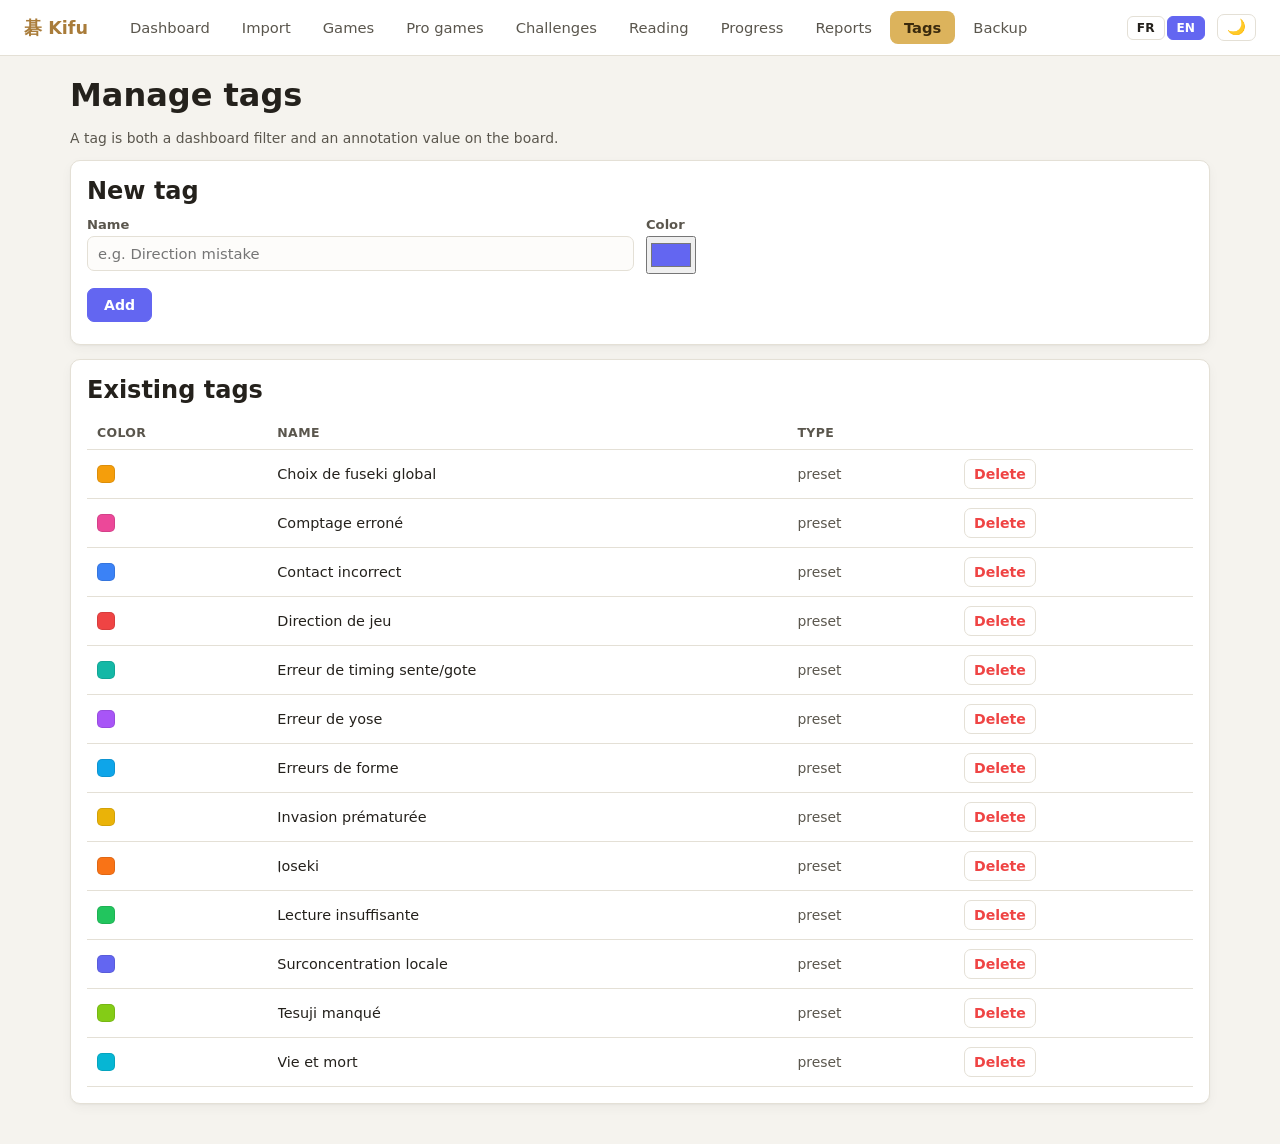
==== categories.html @ 1a749c23 "Défis en onglets par semaine + mode sombre sur tout le site Défis : regroupés par semaine, chacune d" ====
<!doctype html>
<html lang="fr">
<head>
  <meta charset="utf-8" />
  <meta name="viewport" content="width=device-width, initial-scale=1" />
  <title>Étiquettes — Kifu</title>
  <link rel="stylesheet" href="css/style.css?v=200" />
</head>
<body>
  <div id="nav-root"></div>
  <main>
    <h1 data-i18n="categories.title">Gestion des étiquettes</h1>
    <p class="muted" data-i18n="categories.intro">Une étiquette sert à la fois de filtre dans le dashboard et de valeur d'annotation sur le goban.</p>

    <div class="panel">
      <h2 data-i18n="categories.new">Nouvelle étiquette</h2>
      <div class="field-row">
        <div>
          <label for="new-name" data-i18n="categories.name">Nom</label>
          <input id="new-name" type="text" placeholder="ex : Erreur de direction" data-i18n-placeholder="categories.namePlaceholder" />
        </div>
        <div>
          <label for="new-color" data-i18n="categories.color">Couleur</label>
          <input id="new-color" type="color" value="#6366f1" style="height:38px;padding:2px;" />
        </div>
      </div>
      <div class="modal-actions" style="justify-content:flex-start;margin-top:14px;">
        <button class="primary" id="add-btn" data-i18n="categories.add">Ajouter</button>
      </div>
      <div id="form-error" class="error-msg"></div>
    </div>

    <div class="panel">
      <h2 data-i18n="categories.existing">Étiquettes existantes</h2>
      <table>
        <thead><tr><th data-i18n="categories.col.color">Couleur</th><th data-i18n="categories.col.name">Nom</th><th data-i18n="categories.col.type">Type</th><th></th></tr></thead>
        <tbody id="cat-tbody"></tbody>
      </table>
    </div>
  </main>

  <script src="js/sgf.js?v=200"></script>
  <script src="js/api.js?v=200"></script>
  <script src="js/i18n.js?v=200"></script>
  <script src="js/nav.js?v=200"></script>
  <script src="js/categories.js?v=200"></script>
</body>
</html>
---- css/style.css ----
:root {
  --bg: #f5f3ee;
  --bg-panel: #ffffff;
  --wood: #dcb35c;
  --wood-dark: #a97c3a;
  --ink: #24211c;
  --ink-soft: #5a564d;
  --border: #e4e0d6;
  --accent: #6366f1;
  --accent-dark: #4338ca;
  --sev-mineure: #22c55e;
  --sev-moyenne: #f59e0b;
  --sev-critique: #ef4444;
  --radius: 10px;
  --shadow: 0 1px 2px rgba(0, 0, 0, 0.04), 0 4px 12px rgba(0, 0, 0, 0.04);
  --input-bg: #fdfcfa;
  --hover-row: #faf8f3;
  --dropzone-hover-bg: #f2f2ff;
  --modal-backdrop: rgba(20, 18, 12, 0.4);
  --green-bg: #ecfdf5;
  --green-bg-soft: #f0fdf4;
  --green-border: #22c55e;
  --green-border-soft: #86efac;
  --green-text: #065f46;
  --red-bg: #fef2f2;
  --red-solid: #ef4444;
  color-scheme: light;
  font-family: "Segoe UI", system-ui, -apple-system, sans-serif;
}

@media (prefers-color-scheme: dark) {
  :root:not([data-theme="light"]) {
    --bg: #16140f;
    --bg-panel: #211e18;
    --wood-dark: #d6a659;
    --ink: #ede8de;
    --ink-soft: #a8a192;
    --border: #3a352b;
    --accent: #818cf8;
    --accent-dark: #a5b4fc;
    --shadow: 0 1px 2px rgba(0, 0, 0, 0.3), 0 4px 14px rgba(0, 0, 0, 0.35);
    --input-bg: #1a1712;
    --hover-row: #29251d;
    --dropzone-hover-bg: #24243a;
    --modal-backdrop: rgba(0, 0, 0, 0.6);
    --green-bg: #123324;
    --green-bg-soft: #0f2a1d;
    --green-border: #22c55e;
    --green-border-soft: #2f7a4d;
    --green-text: #6ee7a7;
    --red-bg: #3a1414;
    color-scheme: dark;
  }
}

[data-theme="dark"] {
  --bg: #16140f;
  --bg-panel: #211e18;
  --wood-dark: #d6a659;
  --ink: #ede8de;
  --ink-soft: #a8a192;
  --border: #3a352b;
  --accent: #818cf8;
  --accent-dark: #a5b4fc;
  --shadow: 0 1px 2px rgba(0, 0, 0, 0.3), 0 4px 14px rgba(0, 0, 0, 0.35);
  --input-bg: #1a1712;
  --hover-row: #29251d;
  --dropzone-hover-bg: #24243a;
  --modal-backdrop: rgba(0, 0, 0, 0.6);
  --green-bg: #123324;
  --green-bg-soft: #0f2a1d;
  --green-border: #22c55e;
  --green-border-soft: #2f7a4d;
  --green-text: #6ee7a7;
  --red-bg: #3a1414;
  color-scheme: dark;
}

* {
  box-sizing: border-box;
}

body {
  margin: 0;
  background: var(--bg);
  color: var(--ink);
  min-height: 100vh;
}

a {
  color: var(--accent-dark);
}

h1, h2, h3 {
  font-weight: 650;
  margin: 0 0 0.5em;
}

/* --- Navigation --- */

#nav-root {
  background: var(--bg-panel);
  border-bottom: 1px solid var(--border);
  padding: 0 24px;
  display: flex;
  align-items: center;
  gap: 4px;
  height: 56px;
  position: sticky;
  top: 0;
  z-index: 20;
}

#nav-root .brand {
  font-weight: 700;
  font-size: 1.1rem;
  margin-right: 24px;
  color: var(--wood-dark);
  text-decoration: none;
  display: flex;
  align-items: center;
  gap: 6px;
}

#nav-root a.nav-link {
  padding: 8px 14px;
  border-radius: 8px;
  text-decoration: none;
  color: var(--ink-soft);
  font-size: 0.92rem;
}

#nav-root a.nav-link:hover {
  background: var(--bg);
}

#nav-root a.nav-link.active {
  background: var(--wood);
  color: #3a2a0d;
  font-weight: 600;
}

.lang-switch {
  margin-left: auto;
  display: flex;
  gap: 2px;
  flex-shrink: 0;
}

.lang-btn {
  padding: 4px 9px;
  font-size: 0.76rem;
  border-radius: 6px;
}

.lang-btn.active {
  background: var(--accent);
  border-color: var(--accent);
  color: white;
}

.theme-toggle {
  margin-left: 8px;
  padding: 5px 9px;
  font-size: 0.95rem;
  line-height: 1;
}

.tab-row {
  display: flex;
  flex-wrap: wrap;
  gap: 6px;
  margin-bottom: 16px;
  border-bottom: 1px solid var(--border);
  padding-bottom: 12px;
}

.tab-btn {
  padding: 7px 14px;
  border-radius: 999px;
  font-size: 0.85rem;
}

.tab-btn.active {
  background: var(--accent);
  border-color: var(--accent);
  color: white;
}

.challenge-type-badge {
  text-transform: uppercase;
  letter-spacing: 0.03em;
  font-weight: 700;
}

.nav-toggle {
  display: none;
  margin-left: auto;
  padding: 6px 10px;
  font-size: 1.1rem;
  line-height: 1;
}

.nav-links {
  display: contents;
}

main {
  max-width: 1180px;
  margin: 0 auto;
  padding: 20px 20px 40px;
}

/* --- Panels / cards --- */

.panel {
  background: var(--bg-panel);
  border: 1px solid var(--border);
  border-radius: var(--radius);
  box-shadow: var(--shadow);
  padding: 16px;
}

.panel + .panel {
  margin-top: 14px;
}

.grid-2 {
  display: grid;
  grid-template-columns: 1fr 1fr;
  gap: 20px;
}

@media (max-width: 860px) {
  .grid-2 {
    grid-template-columns: 1fr;
  }
}

/* --- Forms --- */

label {
  display: block;
  font-size: 0.82rem;
  font-weight: 600;
  color: var(--ink-soft);
  margin: 12px 0 4px;
}

label:first-child {
  margin-top: 0;
}

input[type="text"],
input[type="date"],
input[type="number"],
input[type="url"],
select,
textarea {
  width: 100%;
  padding: 8px 10px;
  border: 1px solid var(--border);
  border-radius: 7px;
  background: var(--input-bg);
  color: var(--ink);
  font-size: 0.92rem;
  font-family: inherit;
}

textarea {
  resize: vertical;
  min-height: 80px;
}

input:focus, select:focus, textarea:focus {
  outline: 2px solid var(--accent);
  outline-offset: -1px;
}

.field-row {
  display: grid;
  grid-template-columns: 1fr 1fr;
  gap: 12px;
}

/* --- Buttons --- */

button, .btn {
  cursor: pointer;
  border: 1px solid var(--border);
  background: var(--bg-panel);
  color: var(--ink);
  padding: 8px 16px;
  border-radius: 7px;
  font-size: 0.88rem;
  font-weight: 600;
  font-family: inherit;
}

button:hover, .btn:hover {
  background: var(--bg);
}

button.primary {
  background: var(--accent);
  border-color: var(--accent);
  color: white;
}

button.primary:hover {
  background: var(--accent-dark);
}

button.danger {
  color: var(--sev-critique);
}

button:disabled {
  opacity: 0.5;
  cursor: not-allowed;
}

button.icon-btn {
  padding: 6px 9px;
}

/* --- Tables --- */

table {
  width: 100%;
  border-collapse: collapse;
  font-size: 0.9rem;
}

th, td {
  text-align: left;
  padding: 9px 10px;
  border-bottom: 1px solid var(--border);
}

th {
  color: var(--ink-soft);
  font-weight: 600;
  font-size: 0.78rem;
  text-transform: uppercase;
  letter-spacing: 0.03em;
  cursor: pointer;
  user-select: none;
}

tbody tr:hover {
  background: var(--hover-row);
}

tbody tr {
  cursor: pointer;
}

/* --- Tags / badges --- */

.badge {
  display: inline-flex;
  align-items: center;
  gap: 5px;
  padding: 2px 9px;
  border-radius: 999px;
  font-size: 0.76rem;
  font-weight: 600;
  color: white;
}

.badge.outline {
  background: transparent;
  border: 1px solid currentColor;
}

.sev-dot {
  width: 8px;
  height: 8px;
  border-radius: 50%;
  display: inline-block;
}

.sev-mineure { background: var(--sev-mineure); }
.sev-moyenne { background: var(--sev-moyenne); }
.sev-critique { background: var(--sev-critique); }

/* --- Toolbar / filters --- */

.toolbar {
  display: flex;
  flex-wrap: wrap;
  gap: 10px;
  align-items: flex-end;
  margin-bottom: 16px;
}

.toolbar .field {
  display: flex;
  flex-direction: column;
}

.toolbar label {
  margin: 0 0 3px;
}

/* --- Empty / helper text --- */

.muted {
  color: var(--ink-soft);
  font-size: 0.87rem;
}

.error-msg {
  color: var(--sev-critique);
  font-size: 0.85rem;
  margin-top: 6px;
}

.toast {
  position: fixed;
  bottom: 20px;
  right: 20px;
  background: var(--ink);
  color: white;
  padding: 10px 16px;
  border-radius: 8px;
  font-size: 0.88rem;
  box-shadow: var(--shadow);
  z-index: 100;
  opacity: 0;
  transform: translateY(8px);
  transition: all 0.2s ease;
  pointer-events: none;
}

.toast.show {
  opacity: 1;
  transform: translateY(0);
}

.toast.error {
  background: var(--sev-critique);
}

/* --- Dropzone --- */

.dropzone {
  border: 2px dashed var(--border);
  border-radius: var(--radius);
  padding: 36px 20px;
  text-align: center;
  color: var(--ink-soft);
  transition: all 0.15s ease;
}

.dropzone.dragover {
  border-color: var(--accent);
  background: var(--dropzone-hover-bg);
}

/* --- Goban --- */

.goban-wrap {
  display: flex;
  gap: 20px;
  align-items: flex-start;
  flex-wrap: wrap;
}

.review-board-col {
  flex: 2 1 480px;
  min-width: 320px;
  max-width: 100%;
}

.sidebar-comment {
  padding-bottom: 14px;
  border-bottom: 1px solid var(--border);
  margin-bottom: 14px;
}

#goban-canvas {
  background: var(--wood);
  border-radius: 6px;
  box-shadow: var(--shadow);
  touch-action: none;
}

.goban-controls {
  display: flex;
  align-items: center;
  gap: 6px;
  margin-top: 12px;
  flex-wrap: wrap;
}

.goban-controls input[type="range"] {
  flex: 1;
  min-width: 160px;
}

.error-sidebar {
  flex: 1;
  min-width: 240px;
  max-width: 320px;
  position: sticky;
  top: 12px;
  max-height: calc(100vh - 24px);
  overflow-y: auto;
  padding-right: 4px;
}

.error-sidebar h3 {
  margin-top: 20px;
}

.error-sidebar h3:first-child {
  margin-top: 0;
}

.sidebar-comment textarea {
  min-height: 90px;
}

.move-tree-wrap {
  margin-top: 10px;
  padding: 6px 4px;
  overflow-x: auto;
  overflow-y: auto;
  max-height: 190px;
  border-top: 1px solid var(--border);
  max-width: 100%;
}

.move-tree-wrap svg {
  display: block;
}

.move-tree-wrap svg [data-jump],
.move-tree-wrap svg [data-view-branch] {
  cursor: pointer;
}

.move-tree-wrap svg circle[data-jump]:hover {
  stroke: var(--accent);
  stroke-width: 2;
}

.move-tree-wrap svg circle[data-view-branch]:hover {
  stroke-width: 2.5;
}

.move-tree-wrap svg line[data-view-branch]:hover {
  stroke-width: 2.5;
}

@media (max-width: 860px) {
  .error-sidebar {
    position: static;
    max-height: none;
    max-width: none;
  }
}

.error-item {
  display: flex;
  align-items: center;
  gap: 6px;
  padding: 4px 8px;
  border-radius: 6px;
  border: 1px solid var(--border);
  margin-bottom: 3px;
  cursor: pointer;
  font-size: 0.78rem;
}

.error-item:hover {
  background: var(--bg);
}

.error-item .move-no {
  font-weight: 700;
  color: var(--ink-soft);
  min-width: 26px;
  flex-shrink: 0;
}

.error-item .dot {
  width: 9px;
  height: 9px;
  border-radius: 50%;
  flex-shrink: 0;
}

.error-item-label {
  flex: 1;
  overflow: hidden;
  text-overflow: ellipsis;
  white-space: nowrap;
}

.error-item .icon-btn {
  padding: 1px 5px;
  font-size: 0.8rem;
}

/* --- Tag rapide (catégorie / sévérité, sans modal) --- */

.severity-picker {
  display: flex;
  gap: 4px;
}

.severity-picker button {
  padding: 3px 10px;
  font-size: 0.76rem;
  border-radius: 999px;
}

.severity-picker button.active {
  background: var(--accent);
  border-color: var(--accent);
  color: white;
}

.link-btn {
  display: inline-block;
  margin-top: 8px;
  background: none;
  border: none;
  color: var(--accent-dark);
  text-decoration: underline;
  padding: 0;
  font-size: 0.78rem;
  cursor: pointer;
}

/* --- Pareto bars (fallback simple bar list) --- */

.pareto-row {
  display: grid;
  grid-template-columns: 160px 1fr 40px;
  align-items: center;
  gap: 10px;
  margin-bottom: 8px;
  font-size: 0.86rem;
}

.pareto-bar-bg {
  background: var(--bg);
  border-radius: 5px;
  overflow: hidden;
  height: 18px;
}

.pareto-bar-fill {
  height: 100%;
  border-radius: 5px;
}

/* --- Modal --- */

.modal-backdrop {
  position: fixed;
  inset: 0;
  background: var(--modal-backdrop);
  display: flex;
  align-items: center;
  justify-content: center;
  z-index: 50;
}

.modal {
  background: var(--bg-panel);
  border-radius: var(--radius);
  padding: 22px;
  width: 420px;
  max-width: 92vw;
  max-height: 88vh;
  overflow-y: auto;
  box-shadow: var(--shadow);
}

.modal-actions {
  display: flex;
  justify-content: flex-end;
  gap: 8px;
  margin-top: 18px;
}

.hidden {
  display: none !important;
}

.picking-banner {
  background: var(--green-bg);
  border: 1px solid var(--green-border);
  color: var(--green-text);
  border-radius: var(--radius);
  padding: 10px 14px;
  font-size: 0.85rem;
  display: flex;
  align-items: center;
  gap: 12px;
  justify-content: space-between;
  margin-bottom: 10px;
}

.chip-row {
  display: flex;
  flex-wrap: wrap;
  gap: 6px;
  margin-bottom: 8px;
}

.chip {
  display: inline-flex;
  align-items: center;
  gap: 6px;
  background: var(--green-bg);
  border: 1px solid var(--green-border);
  color: var(--green-text);
  border-radius: 999px;
  padding: 3px 10px;
  font-size: 0.82rem;
  font-weight: 600;
}

.chip button {
  border: none;
  background: transparent;
  color: var(--green-text);
  padding: 0;
  font-weight: 700;
  cursor: pointer;
}

/* --- Marker toolbar (symboles OGS) --- */

.marker-toolbar {
  display: flex;
  align-items: center;
  gap: 4px;
  margin-top: 10px;
  flex-wrap: wrap;
}

.branch-section {
  margin-top: 16px;
  padding: 12px 14px;
  border: 1px solid var(--green-border-soft);
  border-radius: var(--radius);
  background: var(--green-bg-soft);
}

.branch-toolbar {
  display: flex;
  align-items: center;
  gap: 6px;
  margin-top: 10px;
  flex-wrap: wrap;
  background: var(--green-bg);
  border: 1px solid var(--green-border);
  border-radius: var(--radius);
  padding: 8px 10px;
}

.branch-chip {
  display: inline-flex;
  align-items: center;
  gap: 6px;
  background: var(--green-bg-soft);
  border: 1px solid var(--green-border-soft);
  border-radius: 999px;
  padding: 3px 10px;
  font-size: 0.82rem;
  cursor: pointer;
}

.branch-chip button {
  border: none;
  background: transparent;
  color: var(--sev-critique);
  padding: 0;
  font-weight: 700;
  cursor: pointer;
}

.marker-btn {
  padding: 6px 10px;
  font-size: 1rem;
  line-height: 1;
  min-width: 36px;
}

.marker-btn.active {
  background: var(--accent);
  border-color: var(--accent);
  color: white;
}

/* --- Salle de review partagée --- */

.room-banner {
  border-color: var(--red-solid);
  background: var(--red-bg);
  padding: 8px 14px;
}

.room-banner strong {
  font-size: 0.9rem;
}

.room-banner #room-status {
  font-size: 0.82rem;
}

.room-banner #room-leave-btn {
  padding: 4px 10px;
  font-size: 0.82rem;
}

#room-participants {
  display: flex;
  flex-wrap: wrap;
  gap: 4px 14px;
}

.participant-row {
  display: flex;
  align-items: center;
  gap: 6px;
  padding: 2px 0;
  font-size: 0.8rem;
}

.participant-row .badge-controller {
  background: #ef4444;
  color: white;
  font-size: 0.7rem;
  padding: 1px 8px;
  border-radius: 999px;
  font-weight: 700;
}

.participant-row button {
  padding: 3px 10px;
  font-size: 0.78rem;
}

/* --- Heatmap --- */

.heatmap-table {
  border-collapse: collapse;
  font-size: 0.85rem;
}

.heatmap-table th, .heatmap-table td {
  padding: 10px 16px;
  text-align: center;
  border: 1px solid var(--border);
}

.heatmap-table th {
  cursor: default;
  text-transform: none;
  letter-spacing: 0;
  font-size: 0.8rem;
}

.heatmap-cell {
  font-weight: 700;
  color: var(--ink);
}

/* --- Progression / rapports --- */

.svg-chart-wrap {
  overflow-x: auto;
}

.persist-table td, .persist-table th {
  padding: 8px 10px;
}

.report-nav {
  display: flex;
  align-items: center;
  gap: 10px;
  margin-bottom: 16px;
}

.report-section h3 {
  margin-top: 22px;
}

@media print {
  #nav-root, .no-print {
    display: none !important;
  }
  main {
    max-width: none;
  }
  .panel {
    box-shadow: none;
    border: none;
  }
}

.color-swatch {
  width: 18px;
  height: 18px;
  border-radius: 5px;
  display: inline-block;
  vertical-align: middle;
  border: 1px solid rgba(0,0,0,0.1);
}

.stat-cards {
  display: grid;
  grid-template-columns: repeat(auto-fit, minmax(150px, 1fr));
  gap: 14px;
  margin-bottom: 20px;
}

.stat-card {
  background: var(--bg-panel);
  border: 1px solid var(--border);
  border-radius: var(--radius);
  padding: 14px 16px;
}

.stat-card .value {
  font-size: 1.6rem;
  font-weight: 700;
}

.stat-card .label {
  font-size: 0.78rem;
  color: var(--ink-soft);
  text-transform: uppercase;
  letter-spacing: 0.03em;
}

/* ===== Mobile ===== */

/* Le plateau est dessiné en interne à une résolution fixe (600x600), mais on peut le
   redimensionner à l'affichage sans rien casser : goban.pixelToPos() convertit déjà les
   coordonnées de clic via le ratio canvas.clientWidth, donc ça reste cliquable au bon
   endroit même réduit en CSS. Toujours actif (pas juste en media query) : utile dès que
   la fenêtre est plus étroite que ~650px, pas seulement sur "vrai" mobile. */
#goban-canvas {
  max-width: 100%;
  height: auto;
  display: block;
}

/* Un panel qui contient un tableau devient scrollable horizontalement au lieu de faire
   déborder toute la page — évite de casser la mise en page sur les listes (parties,
   étiquettes, heatmap, comparaison de rapports...) sans toucher au HTML de chaque page. */
.panel:has(table) {
  overflow-x: auto;
}

@media (max-width: 768px) {
  #nav-root {
    flex-wrap: wrap;
    height: auto;
    min-height: 52px;
    padding: 8px 14px;
    row-gap: 6px;
  }

  #nav-root .brand {
    margin-right: 0;
  }

  .nav-toggle {
    display: inline-flex;
    order: 2;
  }

  .lang-switch {
    order: 3;
    margin-left: 8px;
  }

  .theme-toggle {
    order: 3;
    margin-left: 4px;
  }

  .nav-links {
    display: none;
    order: 4;
    width: 100%;
    flex-direction: column;
    gap: 2px;
  }

  .nav-links.open {
    display: flex;
  }

  #nav-root a.nav-link {
    padding: 11px 12px;
  }

  main {
    padding: 14px 12px 32px;
  }

  h1 {
    font-size: 1.4rem;
  }

  .panel {
    padding: 12px;
  }

  /* Formulaires deux colonnes -> une colonne, sinon champs illisibles en étroit */
  .field-row {
    grid-template-columns: 1fr;
    gap: 0;
  }

  /* 16px minimum : en dessous, Safari iOS zoome automatiquement sur le champ au focus */
  input[type="text"],
  input[type="date"],
  input[type="number"],
  input[type="url"],
  select,
  textarea {
    font-size: 16px;
  }

  button, .btn {
    padding: 9px 14px;
  }

  .modal {
    width: 100%;
    padding: 16px;
  }

  .goban-wrap {
    gap: 14px;
  }

  .review-board-col {
    min-width: 0;
    flex-basis: 100%;
  }

  .error-sidebar {
    min-width: 0;
    max-width: none;
    flex-basis: 100%;
  }

  .report-nav {
    flex-wrap: wrap;
  }

  .stat-cards {
    grid-template-columns: repeat(auto-fit, minmax(120px, 1fr));
    gap: 8px;
  }
}

@media (max-width: 480px) {
  /* En-têtes "titre + boutons d'action" côte à côte (fiche partie, parties pro...) :
     trop serré sur petit écran, on empile. */
  .panel-header {
    flex-direction: column;
    align-items: stretch !important;
  }

  .panel-header > div:last-child {
    display: flex;
    flex-wrap: wrap;
  }
}
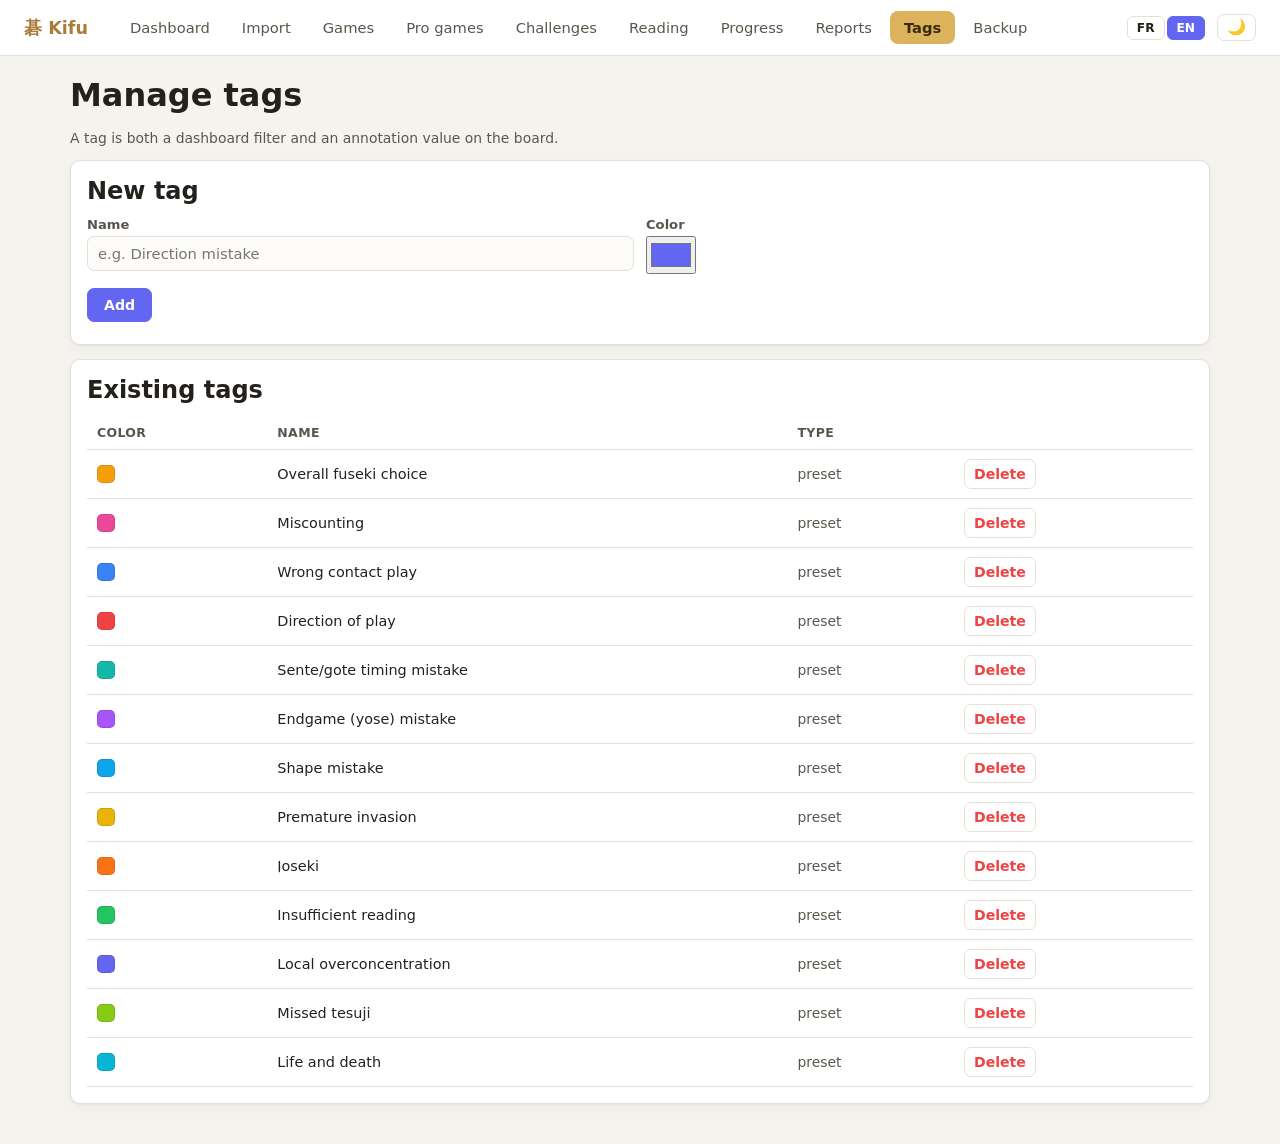
==== commit 7205d424: "Corrige les noms d'étiquettes non traduits sur la page Étiquettes categories.js affichait le nom bru" ====
--- a/categories.html
+++ b/categories.html
@@ -4,7 +4,7 @@
   <meta charset="utf-8" />
   <meta name="viewport" content="width=device-width, initial-scale=1" />
   <title>Étiquettes — Kifu</title>
-  <link rel="stylesheet" href="css/style.css?v=200" />
+  <link rel="stylesheet" href="css/style.css?v=207" />
 </head>
 <body>
   <div id="nav-root"></div>
@@ -39,10 +39,10 @@
     </div>
   </main>
 
-  <script src="js/sgf.js?v=200"></script>
-  <script src="js/api.js?v=200"></script>
-  <script src="js/i18n.js?v=200"></script>
-  <script src="js/nav.js?v=200"></script>
-  <script src="js/categories.js?v=200"></script>
+  <script src="js/sgf.js?v=207"></script>
+  <script src="js/api.js?v=207"></script>
+  <script src="js/i18n.js?v=207"></script>
+  <script src="js/nav.js?v=207"></script>
+  <script src="js/categories.js?v=207"></script>
 </body>
 </html>
--- a/css/style.css
+++ b/css/style.css
@@ -421,8 +421,10 @@
   position: fixed;
   bottom: 20px;
   right: 20px;
-  background: var(--ink);
-  color: white;
+  /* Couleurs fixes (pas liées à --ink, qui s'inverse en mode sombre) : sinon le fond
+     devient clair en mode sombre alors que le texte reste blanc, donc illisible. */
+  background: #24211c;
+  color: #ffffff;
   padding: 10px 16px;
   border-radius: 8px;
   font-size: 0.88rem;
@@ -603,6 +605,17 @@
 .error-item .icon-btn {
   padding: 1px 5px;
   font-size: 0.8rem;
+}
+
+/* Bandeau de succès (fin de guess-the-move / entraînement reading) : couleurs liées aux
+   variables de thème, sinon le texte reste illisible en mode sombre (fond clair figé). */
+.success-box {
+  margin-top: 16px;
+  padding: 12px 14px;
+  border: 1px solid var(--green-border-soft);
+  border-radius: var(--radius);
+  background: var(--green-bg-soft);
+  color: var(--green-text);
 }
 
 /* --- Tag rapide (catégorie / sévérité, sans modal) --- */
@@ -787,6 +800,15 @@
   cursor: pointer;
 }
 
+.branch-chip button[data-reading-branch] {
+  color: var(--ink-soft);
+  font-weight: 400;
+}
+
+.branch-chip button[data-reading-branch].reading-on {
+  color: var(--accent);
+}
+
 .marker-btn {
   padding: 6px 10px;
   font-size: 1rem;
